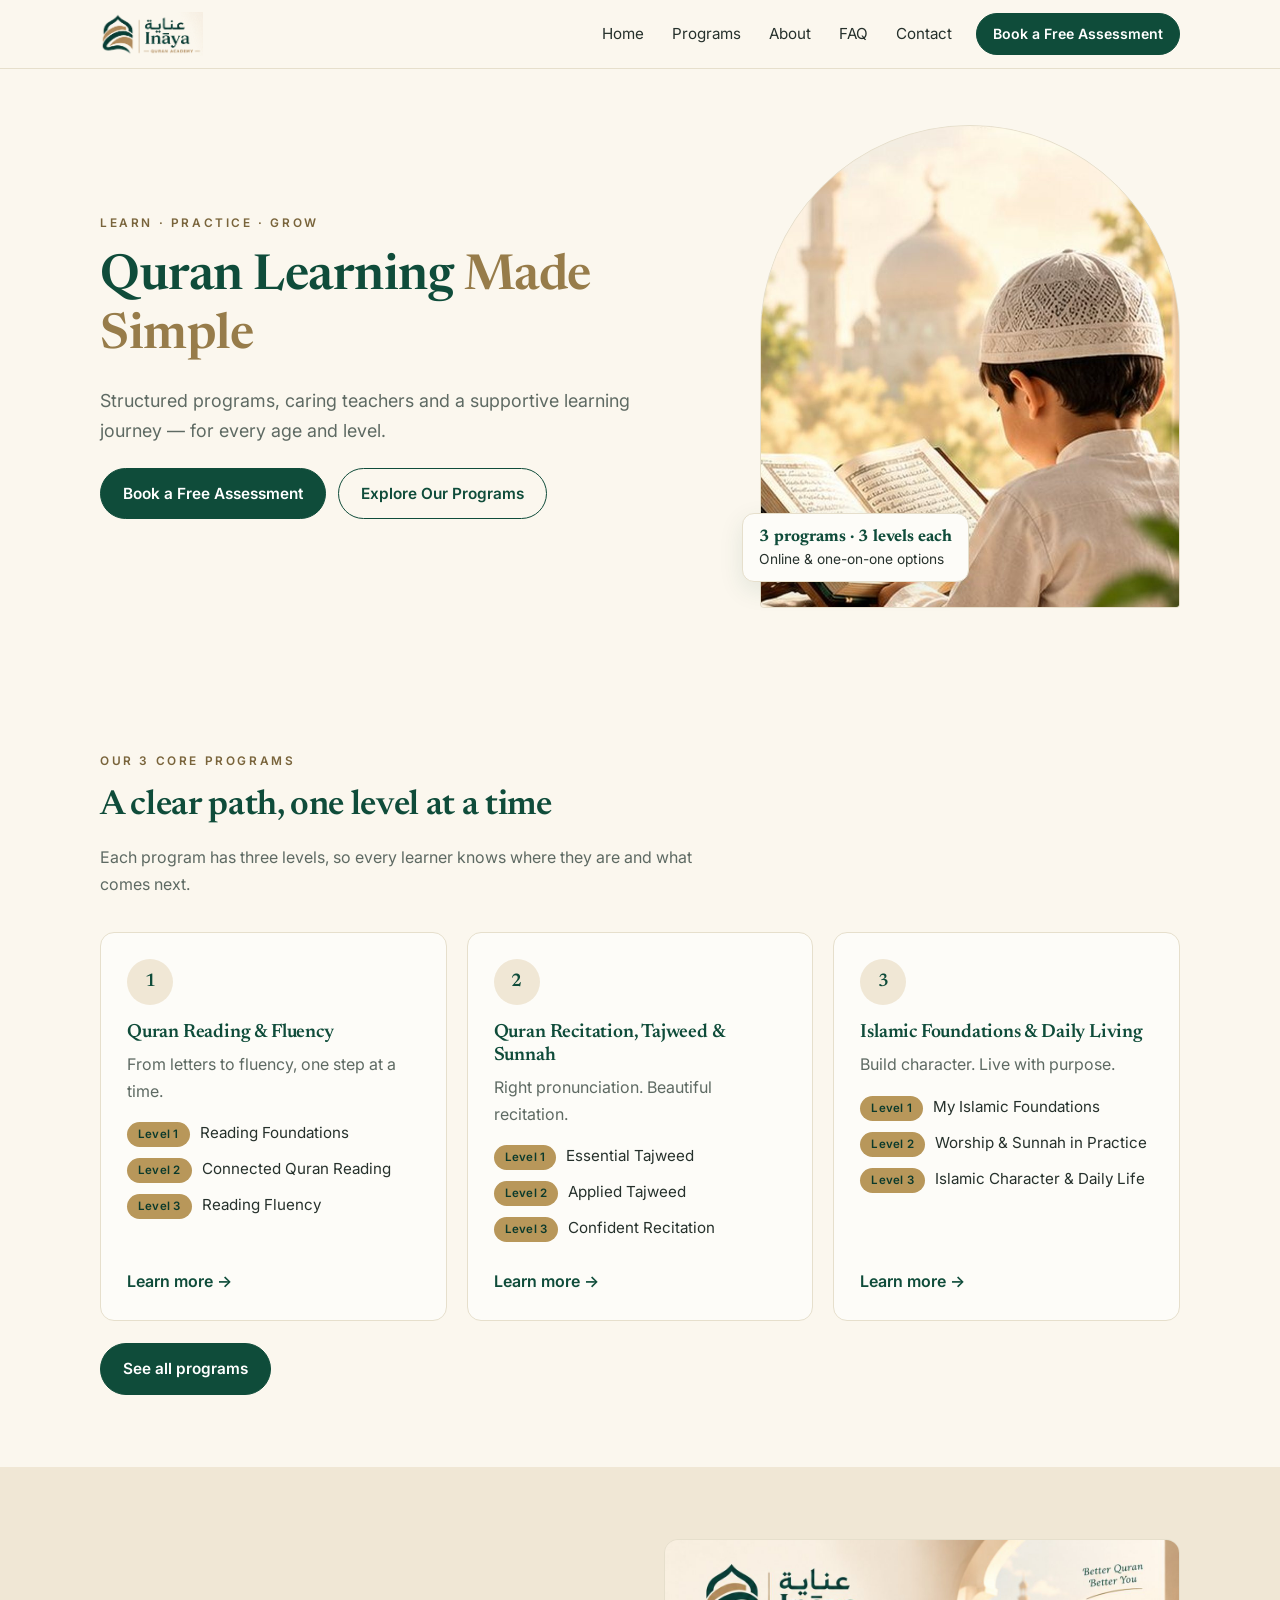
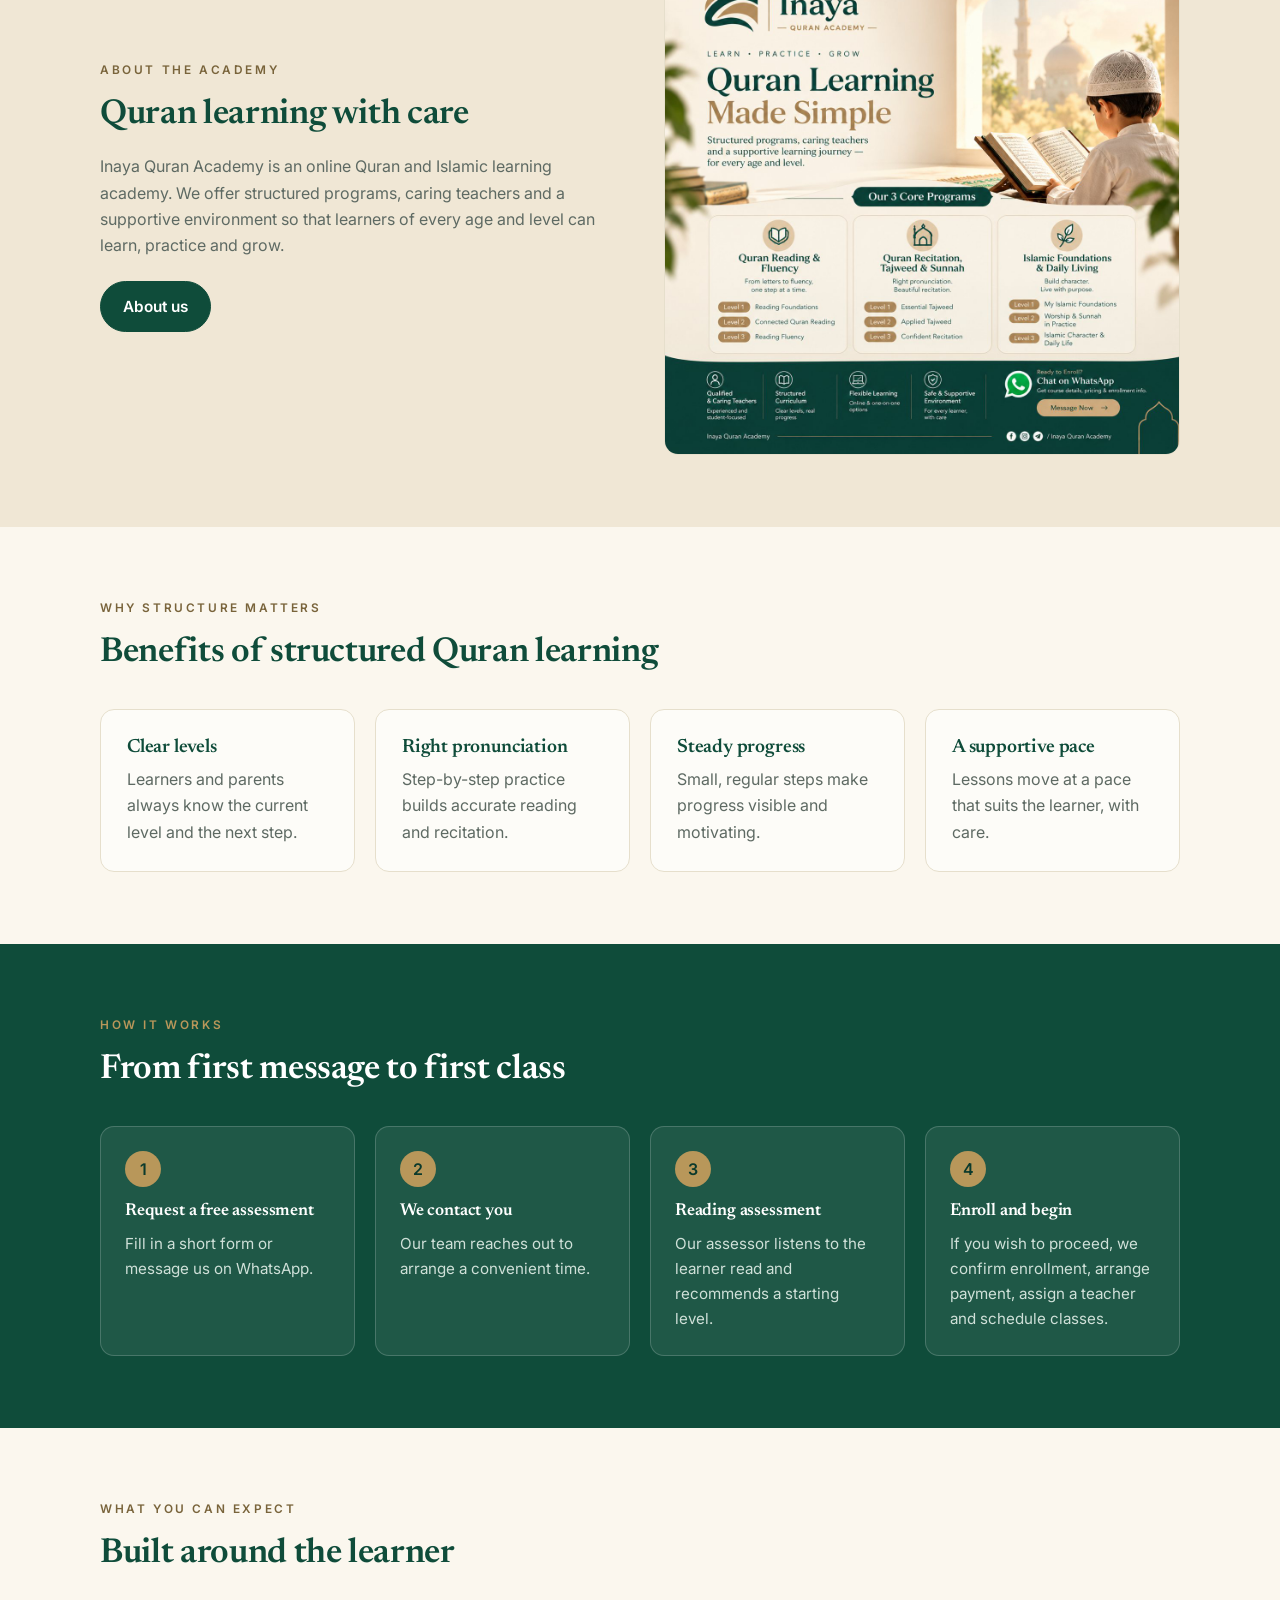
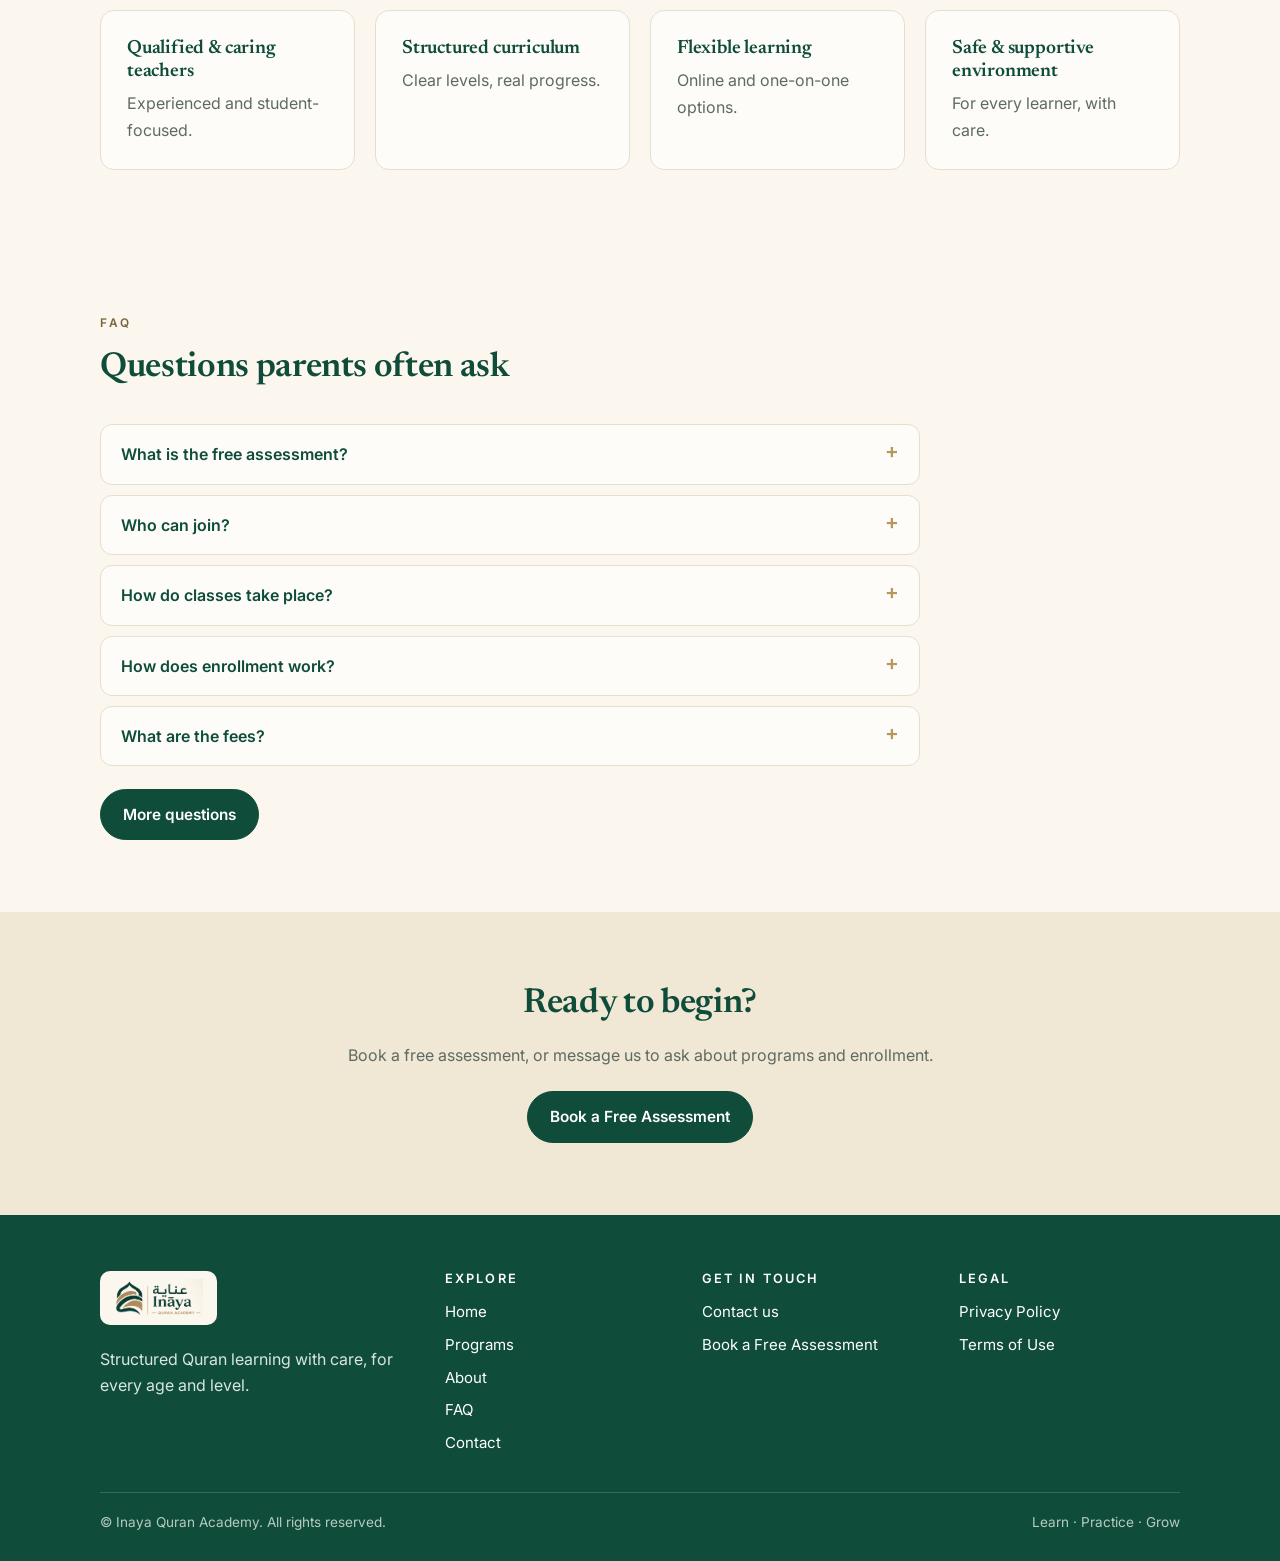
==== index.html @ 0be601de "Add files via upload" ====
<!doctype html>
<html lang="en">
<head>
<meta charset="utf-8">
<meta name="viewport" content="width=device-width, initial-scale=1">
<title>Inaya Quran Academy — Quran Learning Made Simple</title>
<meta name="description" content="Structured online Quran programs with caring teachers. Book a free assessment with Inaya Quran Academy.">

<link rel="canonical" href="https://inayaquran.com/">
<meta property="og:type" content="website">
<meta property="og:site_name" content="Inaya Quran Academy">
<meta property="og:title" content="Inaya Quran Academy — Quran Learning Made Simple">
<meta property="og:description" content="Structured online Quran programs with caring teachers. Book a free assessment with Inaya Quran Academy.">
<meta property="og:url" content="https://inayaquran.com/">
<meta property="og:image" content="https://inayaquran.com/assets/img/og-default.jpg">
<meta name="twitter:card" content="summary_large_image">
<meta name="twitter:image" content="https://inayaquran.com/assets/img/og-default.jpg">
<meta name="theme-color" content="#0F4C3A">
<link rel="icon" href="/favicon.ico" sizes="32x32">
<link rel="icon" type="image/png" href="/assets/img/favicon.png">
<link rel="apple-touch-icon" href="/assets/img/favicon.png">
<link rel="preconnect" href="https://fonts.googleapis.com">
<link rel="preconnect" href="https://fonts.gstatic.com" crossorigin>
<link rel="stylesheet" href="https://fonts.googleapis.com/css2?family=Amiri:wght@400;700&family=Hind+Siliguri:wght@400;500;600&family=Inter:wght@400;500;600&family=Newsreader:opsz,wght@6..72,500;6..72,600&display=swap">
<link rel="stylesheet" href="/css/site.css">
<script type="application/ld+json">{"@context":"https://schema.org","@type":"EducationalOrganization","name":"Inaya Quran Academy","url":"https://inayaquran.com","logo":"https://inayaquran.com/assets/img/logo.png","description":"Online Quran and Islamic learning academy."}</script>
</head>
<body>
<a class="skip" href="#main">Skip to content</a>
<header id="site-header"></header>
<main id="main" data-page="home"></main>
<footer id="site-footer"></footer>
<noscript><p style="padding:20px;text-align:center">Please enable JavaScript to view this page. / এই পেজ দেখতে JavaScript চালু করুন।</p></noscript>
<script src="/config.js"></script>
<script src="/js/site.js"></script>
<script src="/js/sections.js"></script>
<script src="/js/page.js"></script>
</body>
</html>
---- css/site.css ----
/* Inaya Quran Academy — public site styles
   Colours/fonts are variables so Admin → Settings can change them. */
:root {
  --primary: #0F4C3A;
  --accent: #B8975A;
  --bg: #FBF7EE;
  --text: #26312C;
  --primary-ink: #0A3528;
  --accent-soft: #F1E9D6;
  --surface: #FFFDF8;
  --muted: #5E6A63;
  --border: #E6DFCC;
  --radius: 14px;
  --font-body: "Inter", "Hind Siliguri", "Noto Naskh Arabic", system-ui, -apple-system, "Segoe UI", sans-serif;
  --font-head: "Newsreader", "Hind Siliguri", Georgia, "Times New Roman", serif;
  --maxw: 1120px;
}
*, *::before, *::after { box-sizing: border-box; }
html { scroll-behavior: smooth; -webkit-text-size-adjust: 100%; }
body {
  margin: 0; background: var(--bg); color: var(--text);
  font-family: var(--font-body); font-size: 1rem; line-height: 1.65;
  -webkit-font-smoothing: antialiased;
}
img { max-width: 100%; height: auto; display: block; }
a { color: var(--primary); text-underline-offset: 3px; }
a:hover { color: var(--primary-ink); }
h1, h2, h3, h4 { font-family: var(--font-head); color: var(--primary); line-height: 1.2; margin: 0 0 .5em; font-weight: 600; letter-spacing: -.01em; }
h1 { font-size: clamp(2rem, 4.6vw, 3.1rem); }
h2 { font-size: clamp(1.55rem, 3vw, 2.15rem); }
h3 { font-size: 1.2rem; }
p { margin: 0 0 1em; }
.ar, [lang="ar"] { font-family: "Amiri", "Noto Naskh Arabic", serif; direction: rtl; }
:focus-visible { outline: 3px solid var(--accent); outline-offset: 2px; border-radius: 4px; }
.skip { position: absolute; left: -999px; top: 0; background: var(--primary); color: #fff; padding: .6rem 1rem; z-index: 100; }
.skip:focus { left: 8px; top: 8px; }
.container { width: 100%; max-width: var(--maxw); margin: 0 auto; padding: 0 20px; }
.eyebrow { text-transform: uppercase; letter-spacing: .22em; font-size: .74rem; color: color-mix(in srgb, var(--accent) 66%, #000); font-weight: 600; margin-bottom: .9rem; }
.lead { font-size: 1.12rem; color: var(--muted); max-width: 60ch; }
.muted { color: var(--muted); }
.center { text-align: center; }
.center .lead, .center .sec-head { margin-left: auto; margin-right: auto; }

/* ---------- Header ---------- */
.site-header { position: sticky; top: 0; z-index: 50; background: color-mix(in srgb, var(--bg) 92%, transparent); backdrop-filter: blur(8px); border-bottom: 1px solid var(--border); }
.header-in { display: flex; align-items: center; justify-content: space-between; gap: 16px; min-height: 68px; }
.brand { display: flex; align-items: center; text-decoration: none; }
.brand img { height: 44px; width: auto; }
.brand .brand-text { font-family: var(--font-head); font-size: 1.35rem; color: var(--primary); font-weight: 600; }
.nav { display: flex; align-items: center; gap: 4px; }
.nav a.nav-link { text-decoration: none; color: var(--text); padding: 8px 12px; border-radius: 8px; font-size: .95rem; }
.nav a.nav-link:hover, .nav a.nav-link[aria-current="page"] { color: var(--primary); background: var(--accent-soft); }
.nav .btn { margin-left: 8px; }
.menu-btn { display: none; background: none; border: 1px solid var(--border); border-radius: 10px; padding: 8px 12px; font: inherit; color: var(--primary); cursor: pointer; }
@media (max-width: 860px) {
  .menu-btn { display: inline-flex; }
  .nav { display: none; position: absolute; left: 0; right: 0; top: 100%; background: var(--bg); border-bottom: 1px solid var(--border); flex-direction: column; align-items: stretch; padding: 12px 20px 18px; gap: 2px; }
  .nav.open { display: flex; }
  .nav a.nav-link { padding: 12px 10px; }
  .nav .btn { margin: 10px 0 0; justify-content: center; }
}

/* ---------- Buttons ---------- */
.btn { display: inline-flex; align-items: center; justify-content: center; gap: 8px; font: inherit; font-weight: 600; font-size: .96rem; padding: 12px 22px; border-radius: 999px; border: 1.5px solid var(--primary); background: var(--primary); color: #fff; text-decoration: none; cursor: pointer; transition: background .15s, color .15s, border-color .15s; }
.btn:hover { background: var(--primary-ink); border-color: var(--primary-ink); color: #fff; }
.btn.ghost { background: transparent; color: var(--primary); }
.btn.ghost:hover { background: var(--primary); color: #fff; }
.btn.sand { background: var(--accent); border-color: var(--accent); color: var(--primary-ink); }
.btn.light { background: #fff; color: var(--primary); border-color: #fff; }
.btn.light:hover { background: var(--accent-soft); color: var(--primary-ink); }
.btn.sm { padding: 8px 16px; font-size: .88rem; }
.btn[disabled] { opacity: .6; cursor: wait; }
.btn-row { display: flex; flex-wrap: wrap; gap: 12px; margin-top: 1.4rem; }
.center .btn-row { justify-content: center; }

/* ---------- Sections ---------- */
.section { padding: 72px 0; }
.section.soft { background: var(--accent-soft); }
.section.green { background: var(--primary); color: #E9F0EC; }
.section.green h1, .section.green h2, .section.green h3 { color: #fff; }
.section.green .lead, .section.green .muted { color: #CFE0D8; }
.section.green a:not(.btn) { color: #fff; }
.sec-head { max-width: 62ch; margin-bottom: 2.2rem; }
.rich p:last-child { margin-bottom: 0; }
.rich ul { padding-left: 1.2em; margin: 0 0 1em; }
.rich h3 { margin-top: 1.4em; }
@media (max-width: 700px) { .section { padding: 52px 0; } }

/* ---------- Hero ---------- */
.hero { padding: 56px 0 72px; position: relative; overflow: hidden; }
.hero-grid { display: grid; grid-template-columns: 1.1fr .9fr; gap: 48px; align-items: center; }
.hero h1 { margin-bottom: .4em; }
.hero h1 em { font-style: normal; color: color-mix(in srgb, var(--accent) 82%, #000); }
.hero .lead { margin-bottom: 0; }
.hero-art { position: relative; justify-self: end; width: min(100%, 420px); }
.hero-art .arch { border-radius: 999px 999px 18px 18px; overflow: hidden; aspect-ratio: 4/4.6; background: var(--accent-soft); border: 1px solid var(--border); }
.hero-art img { width: 100%; height: 100%; object-fit: cover; object-position: 60% 40%; }
.hero-badge { position: absolute; left: -18px; bottom: 26px; background: var(--surface); border: 1px solid var(--border); border-radius: 12px; padding: 12px 16px; box-shadow: 0 8px 24px rgba(15,76,58,.1); font-size: .86rem; line-height: 1.4; }
.hero-badge strong { display: block; color: var(--primary); font-family: var(--font-head); font-size: 1.05rem; }
.hero.center .hero-grid { grid-template-columns: 1fr; }
.hero.center .hero-art { display: none; }
@media (max-width: 860px) {
  .hero { padding: 36px 0 48px; }
  .hero-grid { grid-template-columns: 1fr; gap: 32px; }
  .hero-art { justify-self: center; width: min(100%, 340px); }
  .hero-badge { left: 8px; }
}
.page-hero { padding: 56px 0 8px; }
.page-hero .lead { margin-bottom: 0; }

/* ---------- Cards / grids ---------- */
.grid { display: grid; gap: 20px; }
.grid.c3 { grid-template-columns: repeat(3, 1fr); }
.grid.c2 { grid-template-columns: repeat(2, 1fr); }
.grid.c4 { grid-template-columns: repeat(4, 1fr); }
@media (max-width: 900px) { .grid.c3, .grid.c4 { grid-template-columns: repeat(2, 1fr); } }
@media (max-width: 620px) { .grid.c3, .grid.c2, .grid.c4 { grid-template-columns: 1fr; } }
.card { background: var(--surface); border: 1px solid var(--border); border-radius: var(--radius); padding: 26px; display: flex; flex-direction: column; }
.card h3 { margin-bottom: .35em; }
.card .sub { color: var(--muted); margin-bottom: 1rem; }
.card .more { margin-top: auto; padding-top: 1rem; font-weight: 600; text-decoration: none; }
.card .more:hover { text-decoration: underline; }
.icon-dot { width: 46px; height: 46px; border-radius: 50%; background: var(--accent-soft); color: var(--primary); display: grid; place-items: center; margin-bottom: 16px; font-family: var(--font-head); font-size: 1.15rem; font-weight: 600; }
.levels { list-style: none; padding: 0; margin: 0 0 .6rem; display: grid; gap: 9px; }
.levels li { display: flex; align-items: baseline; gap: 10px; font-size: .95rem; }
.pill { flex: none; background: var(--accent); color: var(--primary-ink); font-size: .72rem; font-weight: 600; padding: 3px 11px; border-radius: 999px; letter-spacing: .02em; }
.steps { counter-reset: s; display: grid; gap: 20px; grid-template-columns: repeat(4, 1fr); }
@media (max-width: 900px) { .steps { grid-template-columns: repeat(2, 1fr); } }
@media (max-width: 560px) { .steps { grid-template-columns: 1fr; } }
.step { counter-increment: s; background: var(--surface); border: 1px solid var(--border); border-radius: var(--radius); padding: 24px; }
.step::before { content: counter(s); display: grid; place-items: center; width: 36px; height: 36px; border-radius: 50%; background: var(--primary); color: #fff; font-weight: 600; margin-bottom: 14px; }
.section.green .step { background: rgba(255,255,255,.07); border-color: rgba(255,255,255,.18); }
.section.green .step::before { background: var(--accent); color: var(--primary-ink); }
.section.green .eyebrow { color: var(--accent); }
.section.green .hero h1 em { color: var(--accent); }
.step h3 { font-size: 1.08rem; }
.step p { color: var(--muted); margin: 0; font-size: .95rem; }
.section.green .step p { color: #CFE0D8; }
.split { display: grid; grid-template-columns: 1fr 1fr; gap: 48px; align-items: center; }
.split.rev .split-media { order: -1; }
.split-media img { border-radius: var(--radius); border: 1px solid var(--border); width: 100%; }
@media (max-width: 800px) { .split { grid-template-columns: 1fr; gap: 28px; } .split.rev .split-media { order: 0; } }
.stat { text-align: center; padding: 18px; }
.stat b { display: block; font-family: var(--font-head); font-size: 2.3rem; color: var(--primary); }
.person img { width: 96px; height: 96px; border-radius: 50%; object-fit: cover; margin-bottom: 14px; border: 1px solid var(--border); }
.quote { font-family: var(--font-head); font-size: 1.1rem; }
.gallery img { border-radius: 10px; width: 100%; aspect-ratio: 4/3; object-fit: cover; border: 1px solid var(--border); }
.cta-box { text-align: center; max-width: 720px; margin: 0 auto; }

/* ---------- Program detail ---------- */
.detail-grid { display: grid; grid-template-columns: 1.6fr 1fr; gap: 40px; align-items: start; }
@media (max-width: 900px) { .detail-grid { grid-template-columns: 1fr; } }
.checklist { list-style: none; padding: 0; margin: 0 0 1.2rem; display: grid; gap: 10px; }
.checklist li { padding-left: 28px; position: relative; }
.checklist li::before { content: ""; position: absolute; left: 4px; top: .55em; width: 12px; height: 7px; border-left: 2px solid var(--accent); border-bottom: 2px solid var(--accent); transform: rotate(-45deg); }
.level-block { background: var(--surface); border: 1px solid var(--border); border-radius: var(--radius); padding: 18px 20px; margin-bottom: 12px; }
.level-block h3 { display: flex; gap: 10px; align-items: center; font-size: 1.08rem; margin-bottom: .2em; }
.level-block p { margin: 0; color: var(--muted); font-size: .95rem; }
.aside-card { position: sticky; top: 90px; }
.notice { background: var(--accent-soft); border: 1px dashed var(--accent); border-radius: 10px; padding: 12px 16px; font-size: .92rem; color: var(--text); }

/* ---------- FAQ ---------- */
.faq { display: grid; gap: 10px; max-width: 820px; }
.center .faq { margin: 0 auto; text-align: left; }
.faq details { background: var(--surface); border: 1px solid var(--border); border-radius: 12px; padding: 0 20px; }
.faq summary { cursor: pointer; padding: 16px 0; font-weight: 600; color: var(--primary); list-style: none; display: flex; justify-content: space-between; gap: 12px; }
.faq summary::-webkit-details-marker { display: none; }
.faq summary::after { content: "+"; font-size: 1.3rem; line-height: 1; color: var(--accent); }
.faq details[open] summary::after { content: "–"; }
.faq .ans { padding: 0 0 16px; color: var(--muted); }
.faq-cat { margin: 28px 0 10px; font-size: 1.05rem; }

/* ---------- Forms ---------- */
.form-wrap { max-width: 720px; }
.form-card { background: var(--surface); border: 1px solid var(--border); border-radius: var(--radius); padding: 28px; }
@media (max-width: 560px) { .form-card { padding: 20px; } }
.field { margin-bottom: 18px; }
.field label, .field .lbl { display: block; font-weight: 600; font-size: .92rem; margin-bottom: 6px; color: var(--primary); }
.field .hint { font-size: .82rem; color: var(--muted); margin-top: 4px; }
.field .err { color: #A12B2B; font-size: .84rem; margin-top: 4px; min-height: 0; }
.req { color: #A12B2B; }
input[type=text], input[type=email], input[type=tel], input[type=password], input[type=search], input[type=date], input[type=url], input[type=number], select, textarea {
  width: 100%; font: inherit; color: var(--text); background: #fff; border: 1.5px solid #D9D2BE; border-radius: 10px; padding: 11px 13px; min-height: 46px;
}
textarea { min-height: 110px; resize: vertical; }
input:focus, select:focus, textarea:focus { outline: none; border-color: var(--primary); box-shadow: 0 0 0 3px color-mix(in srgb, var(--primary) 18%, transparent); }
input.invalid, select.invalid, textarea.invalid { border-color: #A12B2B; }
.row2 { display: grid; grid-template-columns: 1fr 1fr; gap: 16px; }
@media (max-width: 560px) { .row2 { grid-template-columns: 1fr; gap: 0; } }
.check { display: flex; gap: 10px; align-items: flex-start; font-size: .92rem; }
.check input { margin-top: 4px; width: 18px; height: 18px; accent-color: var(--primary); flex: none; }
.hp { position: absolute !important; left: -5000px; width: 1px; height: 1px; overflow: hidden; }
.alert { padding: 14px 16px; border-radius: 10px; margin-bottom: 18px; font-size: .95rem; }
.alert.ok { background: #E8F3EC; border: 1px solid #A9CDB8; color: #124B31; }
.alert.bad { background: #FBECEC; border: 1px solid #E5B4B4; color: #7A1F1F; }
.success-card { text-align: center; padding: 40px 24px; }
.success-card .tick { width: 64px; height: 64px; border-radius: 50%; background: var(--primary); color: #fff; display: grid; place-items: center; font-size: 1.8rem; margin: 0 auto 18px; }
.code-badge { display: inline-block; background: var(--accent-soft); border: 1px solid var(--border); padding: 6px 14px; border-radius: 8px; font-weight: 600; letter-spacing: .06em; color: var(--primary); }
.contact-list { list-style: none; padding: 0; margin: 0; display: grid; gap: 14px; }
.contact-list li { display: flex; gap: 12px; align-items: flex-start; }
.contact-list .k { min-width: 92px; color: var(--muted); font-size: .88rem; padding-top: 2px; }

/* ---------- Footer ---------- */
.site-footer { background: var(--primary); color: #D9E6DF; padding: 56px 0 28px; margin-top: 0; }
.site-footer a { color: #fff; text-decoration: none; }
.site-footer a:hover { text-decoration: underline; }
.foot-grid { display: grid; grid-template-columns: 1.4fr 1fr 1fr 1fr; gap: 36px; }
@media (max-width: 800px) { .foot-grid { grid-template-columns: 1fr 1fr; } }
@media (max-width: 520px) { .foot-grid { grid-template-columns: 1fr; gap: 24px; } }
.site-footer h4 { color: #fff; font-family: var(--font-body); font-size: .8rem; text-transform: uppercase; letter-spacing: .16em; margin-bottom: 14px; font-weight: 600; }
.site-footer ul { list-style: none; padding: 0; margin: 0; display: grid; gap: 8px; font-size: .94rem; }
.foot-logo { background: #FBF7EE; display: inline-block; padding: 8px 14px; border-radius: 10px; margin-bottom: 14px; }
.foot-logo img { height: 38px; width: auto; }
.foot-bottom { border-top: 1px solid rgba(255,255,255,.16); margin-top: 36px; padding-top: 18px; display: flex; flex-wrap: wrap; gap: 8px 24px; justify-content: space-between; font-size: .85rem; color: #B7CBC0; }

/* ---------- Floating WhatsApp + consent ---------- */
.wa-float { position: fixed; right: 18px; bottom: 18px; z-index: 60; background: #1F8F5A; color: #fff; text-decoration: none; padding: 12px 18px; border-radius: 999px; font-weight: 600; font-size: .92rem; box-shadow: 0 8px 22px rgba(0,0,0,.18); display: inline-flex; gap: 8px; align-items: center; }
.wa-float:hover { background: #187548; color: #fff; }
.consent-bar { position: fixed; left: 16px; right: 16px; bottom: 16px; z-index: 80; max-width: 620px; margin: 0 auto; background: var(--surface); border: 1px solid var(--border); border-radius: 12px; padding: 16px 18px; box-shadow: 0 12px 34px rgba(0,0,0,.18); font-size: .9rem; display: flex; flex-wrap: wrap; gap: 12px; align-items: center; justify-content: space-between; }
.consent-bar .btn-row { margin: 0; }
.loading { color: var(--muted); padding: 40px 0; text-align: center; }
.empty { text-align: center; color: var(--muted); padding: 32px; border: 1px dashed var(--border); border-radius: var(--radius); }
@media (prefers-reduced-motion: reduce) { html { scroll-behavior: auto; } * { transition: none !important; } }
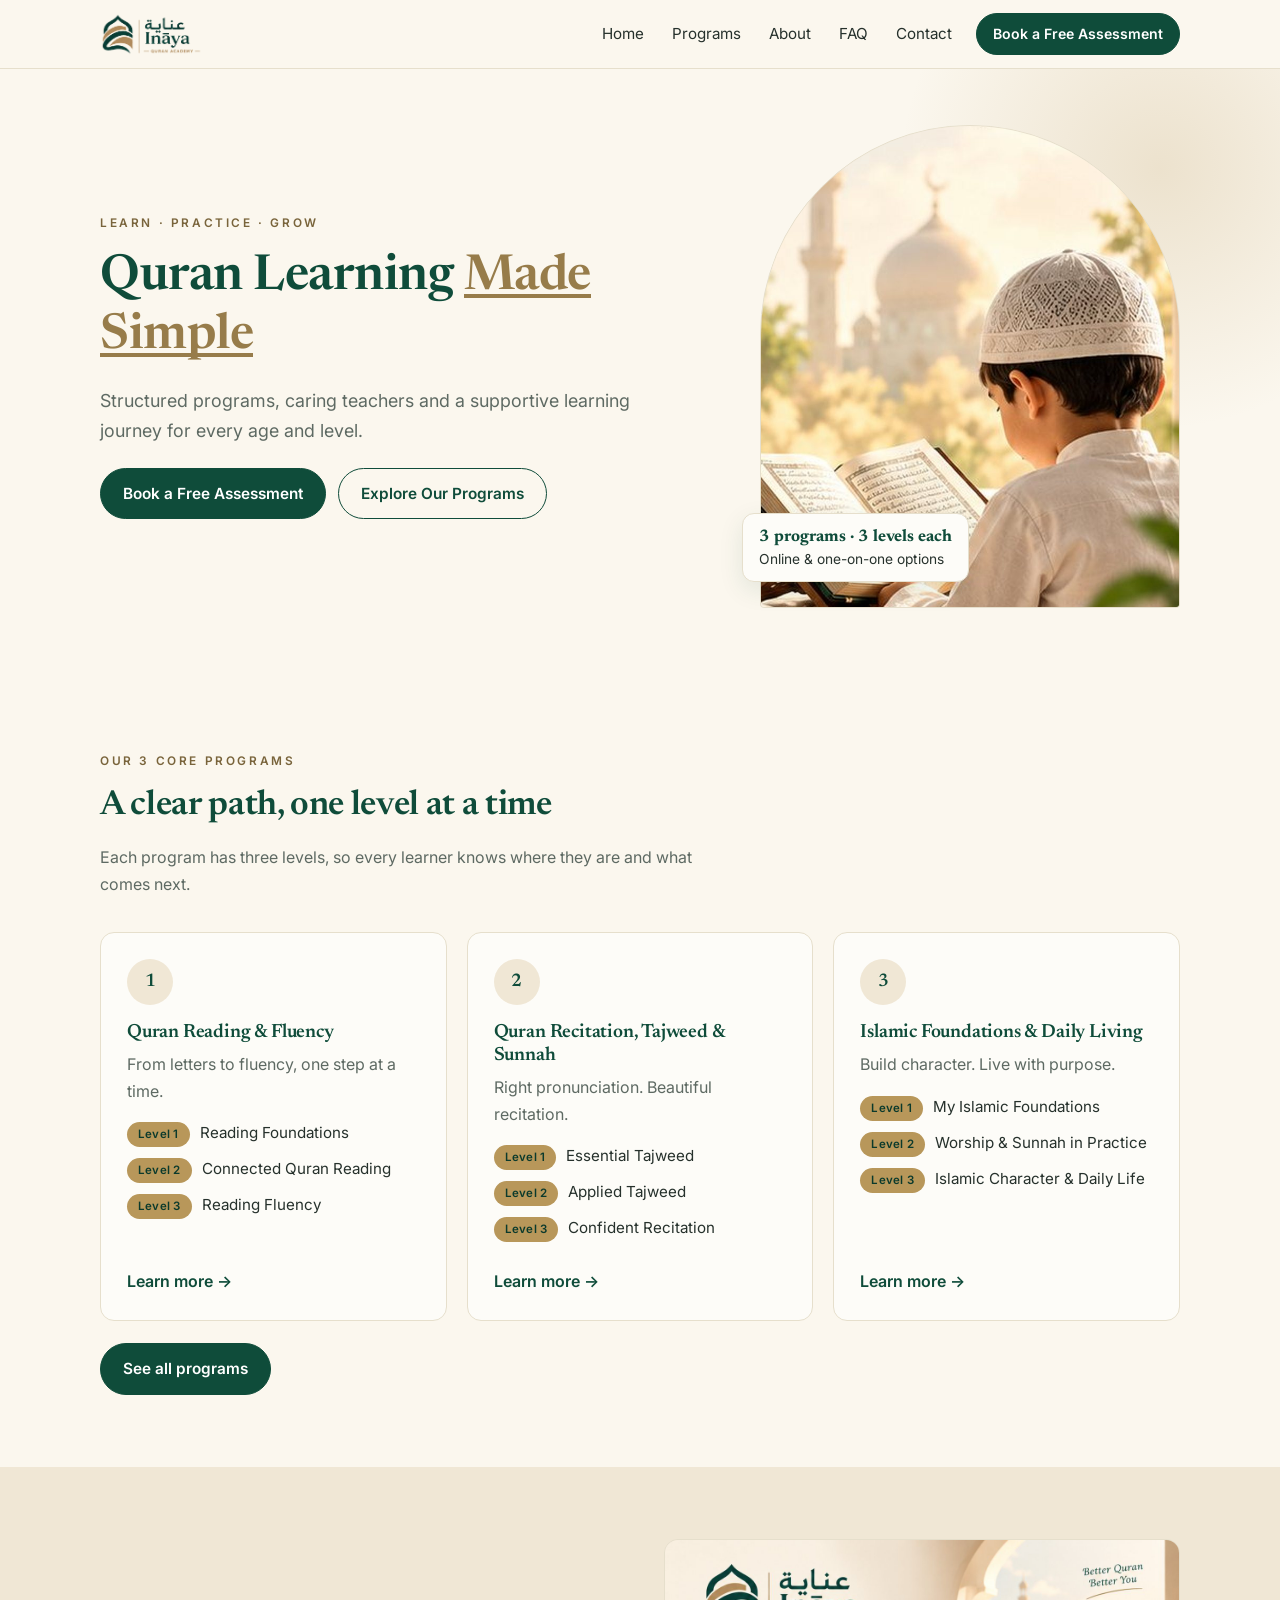
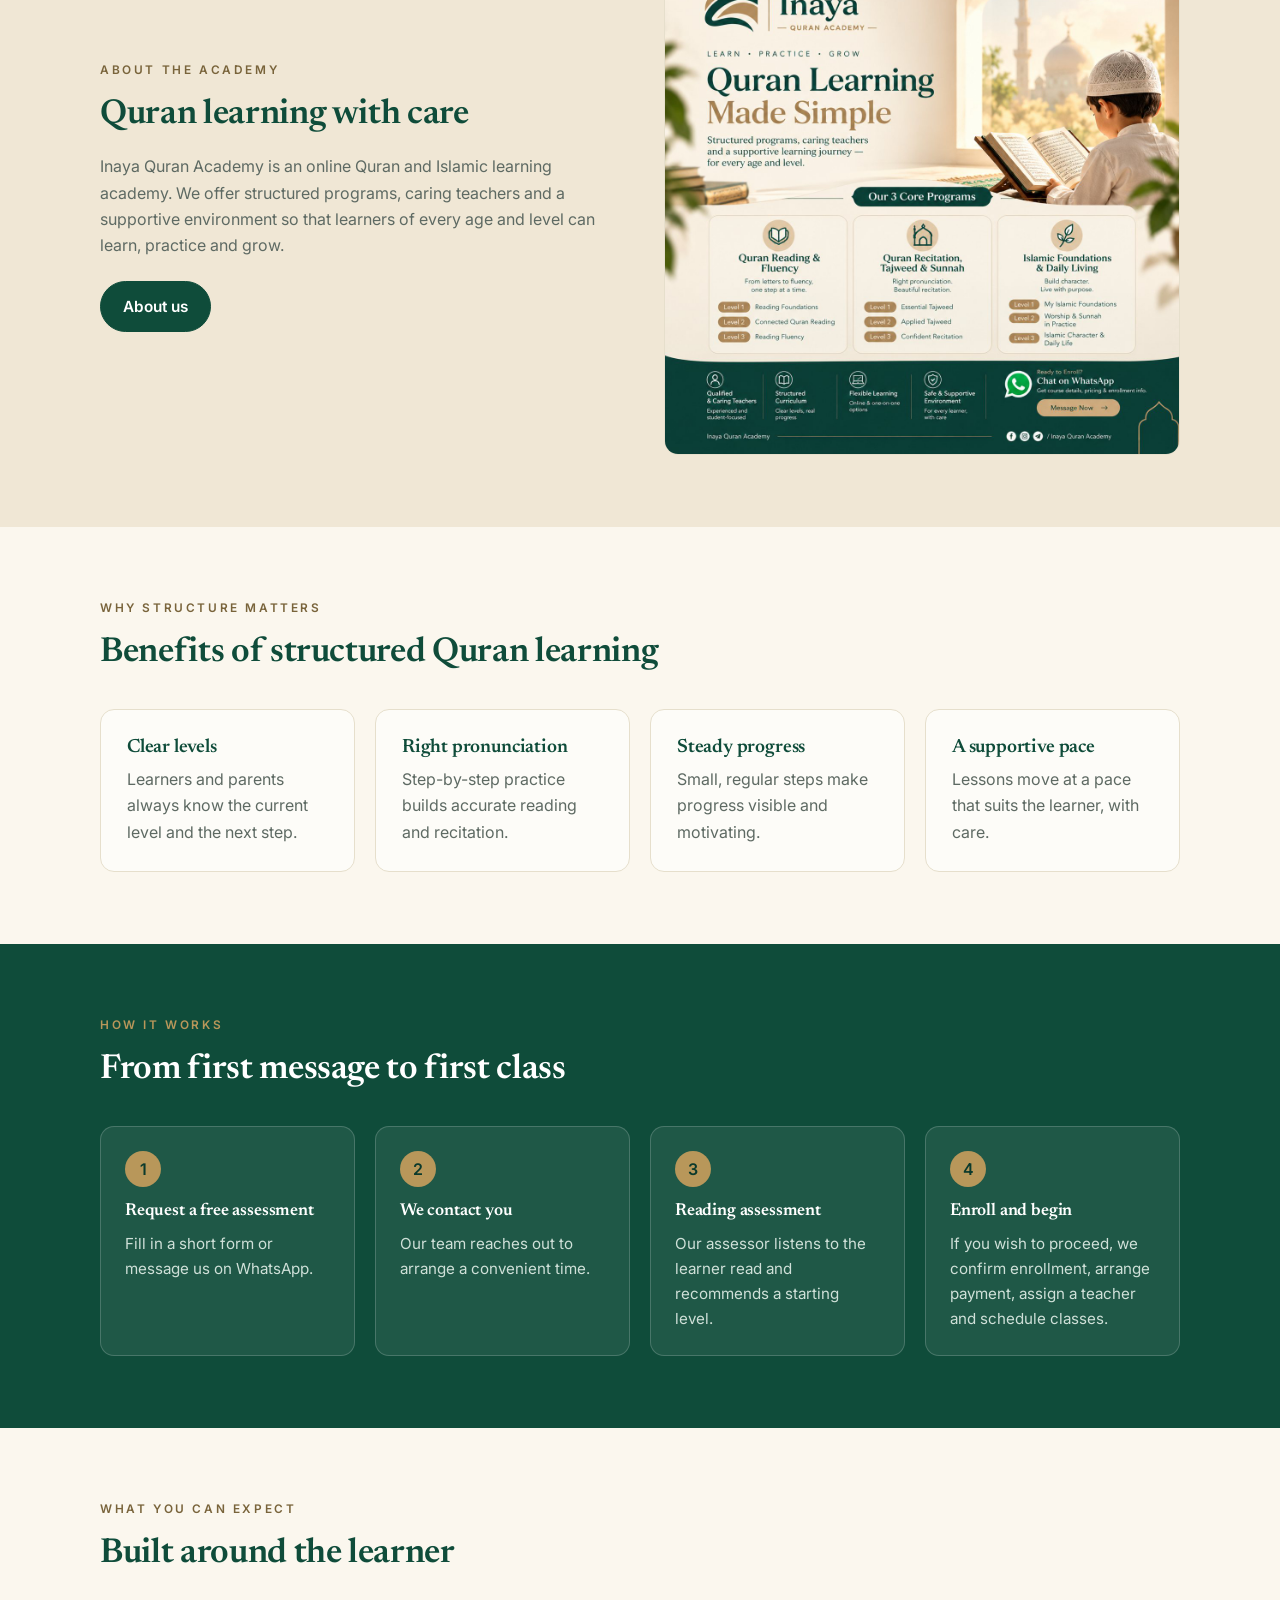
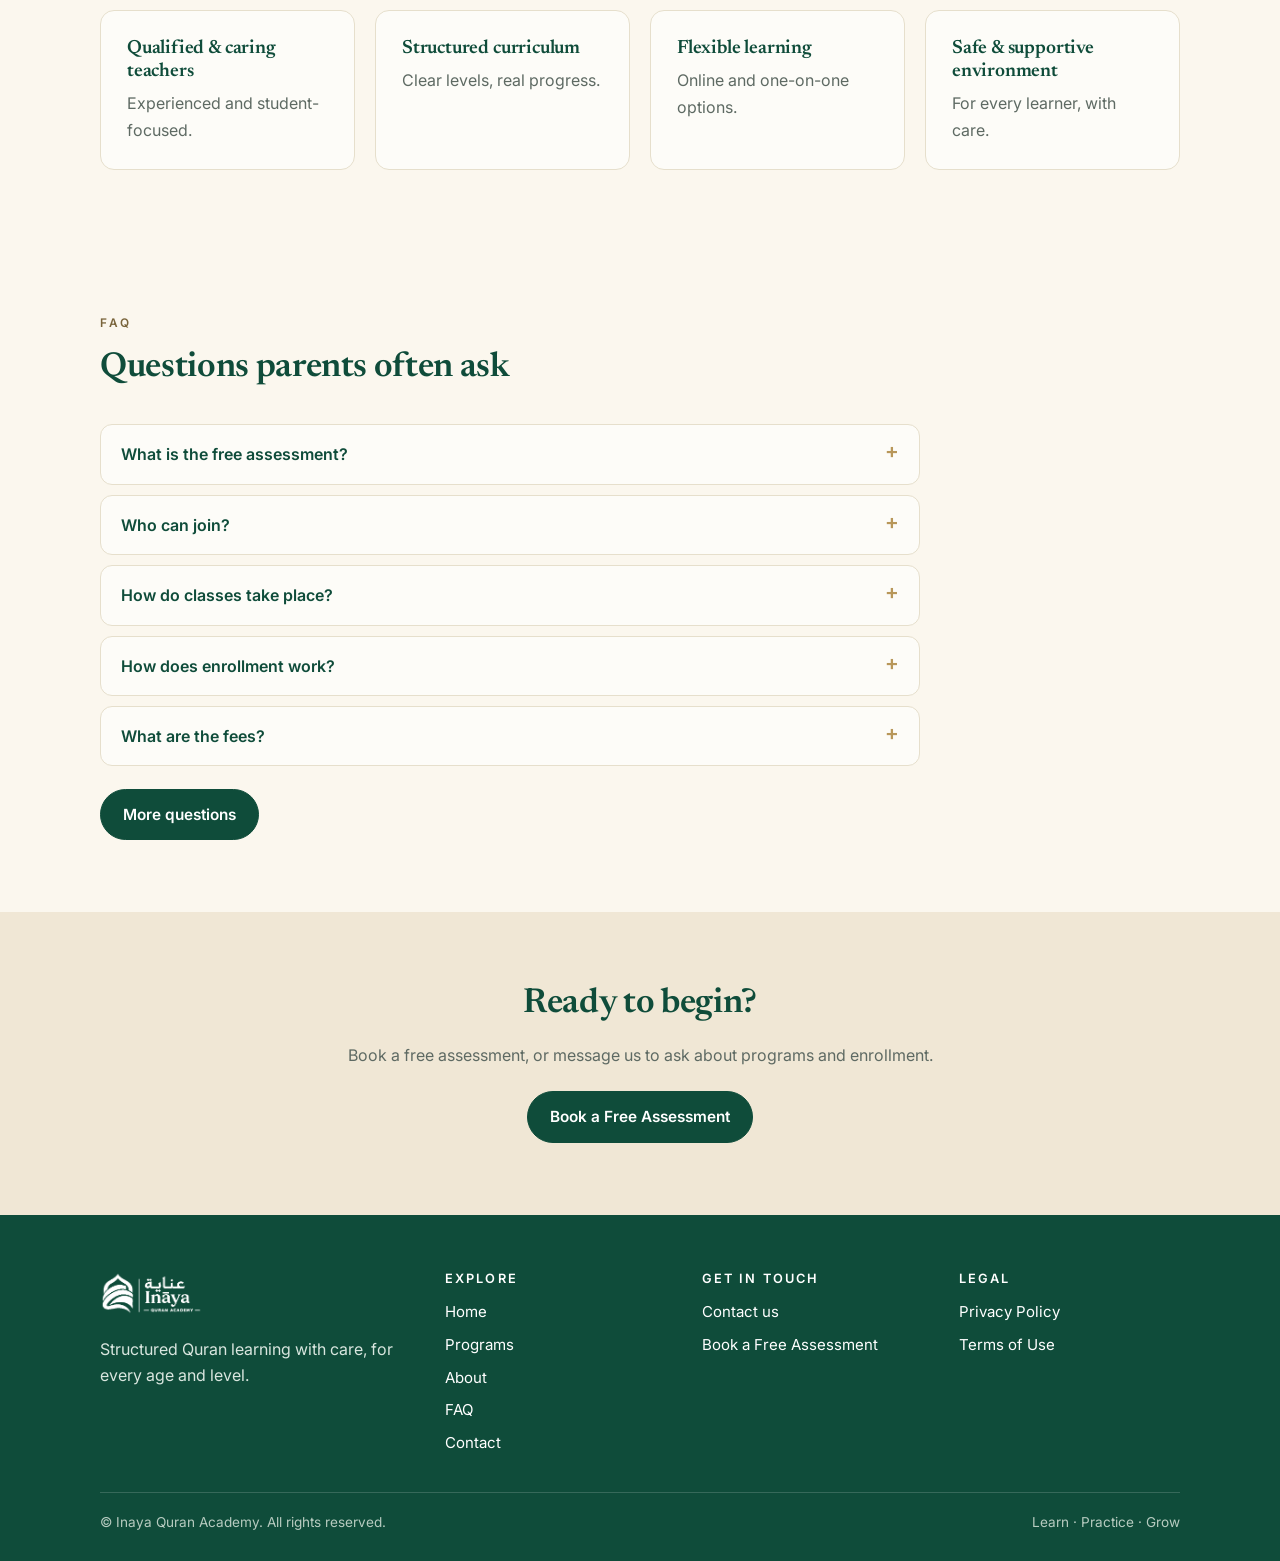
==== commit 1bfd675f: "Add files via upload" ====
--- a/index.html
+++ b/index.html
@@ -3,13 +3,13 @@
 <head>
 <meta charset="utf-8">
 <meta name="viewport" content="width=device-width, initial-scale=1">
-<title>Inaya Quran Academy — Quran Learning Made Simple</title>
+<title>Inaya Quran Academy | Quran Learning Made Simple</title>
 <meta name="description" content="Structured online Quran programs with caring teachers. Book a free assessment with Inaya Quran Academy.">
 
 <link rel="canonical" href="https://inayaquran.com/">
 <meta property="og:type" content="website">
 <meta property="og:site_name" content="Inaya Quran Academy">
-<meta property="og:title" content="Inaya Quran Academy — Quran Learning Made Simple">
+<meta property="og:title" content="Inaya Quran Academy | Quran Learning Made Simple">
 <meta property="og:description" content="Structured online Quran programs with caring teachers. Book a free assessment with Inaya Quran Academy.">
 <meta property="og:url" content="https://inayaquran.com/">
 <meta property="og:image" content="https://inayaquran.com/assets/img/og-default.jpg">
--- a/css/site.css
+++ b/css/site.css
@@ -43,20 +43,25 @@
 
 /* ---------- Header ---------- */
 .site-header { position: sticky; top: 0; z-index: 50; background: color-mix(in srgb, var(--bg) 92%, transparent); backdrop-filter: blur(8px); border-bottom: 1px solid var(--border); }
+.site-header { min-height: 69px; }
+main { min-height: 70vh; }
 .header-in { display: flex; align-items: center; justify-content: space-between; gap: 16px; min-height: 68px; }
 .brand { display: flex; align-items: center; text-decoration: none; }
-.brand img { height: 44px; width: auto; }
+.brand img { height: 44px; width: auto; max-width: 70vw; background: none; }
 .brand .brand-text { font-family: var(--font-head); font-size: 1.35rem; color: var(--primary); font-weight: 600; }
 .nav { display: flex; align-items: center; gap: 4px; }
 .nav a.nav-link { text-decoration: none; color: var(--text); padding: 8px 12px; border-radius: 8px; font-size: .95rem; }
 .nav a.nav-link:hover, .nav a.nav-link[aria-current="page"] { color: var(--primary); background: var(--accent-soft); }
 .nav .btn { margin-left: 8px; }
-.menu-btn { display: none; background: none; border: 1px solid var(--border); border-radius: 10px; padding: 8px 12px; font: inherit; color: var(--primary); cursor: pointer; }
+.menu-btn { display: none; align-items: center; gap: 8px; background: none; border: 1px solid var(--border); border-radius: 12px; padding: 8px 14px; font: inherit; font-weight: 500; color: var(--primary); cursor: pointer; }
+.menu-btn::before { content: ""; width: 16px; height: 2px; background: currentColor; box-shadow: 0 5px 0 currentColor, 0 -5px 0 currentColor; border-radius: 2px; }
+.menu-btn[aria-expanded="true"]::before { box-shadow: none; transform: rotate(45deg); }
+.menu-btn[aria-expanded="true"]::after { content: ""; position: absolute; }
 @media (max-width: 860px) {
   .menu-btn { display: inline-flex; }
   .nav { display: none; position: absolute; left: 0; right: 0; top: 100%; background: var(--bg); border-bottom: 1px solid var(--border); flex-direction: column; align-items: stretch; padding: 12px 20px 18px; gap: 2px; }
   .nav.open { display: flex; }
-  .nav a.nav-link { padding: 12px 10px; }
+  .nav a.nav-link { padding: 14px 12px; border-radius: 12px; font-size: 1rem; }
   .nav .btn { margin: 10px 0 0; justify-content: center; }
 }
 
@@ -178,7 +183,7 @@
 .field label, .field .lbl { display: block; font-weight: 600; font-size: .92rem; margin-bottom: 6px; color: var(--primary); }
 .field .hint { font-size: .82rem; color: var(--muted); margin-top: 4px; }
 .field .err { color: #A12B2B; font-size: .84rem; margin-top: 4px; min-height: 0; }
-.req { color: #A12B2B; }
+.req { color: var(--muted); font-weight: 400; font-size: .8rem; margin-left: 4px; }
 input[type=text], input[type=email], input[type=tel], input[type=password], input[type=search], input[type=date], input[type=url], input[type=number], select, textarea {
   width: 100%; font: inherit; color: var(--text); background: #fff; border: 1.5px solid #D9D2BE; border-radius: 10px; padding: 11px 13px; min-height: 46px;
 }
@@ -209,8 +214,9 @@
 @media (max-width: 520px) { .foot-grid { grid-template-columns: 1fr; gap: 24px; } }
 .site-footer h4 { color: #fff; font-family: var(--font-body); font-size: .8rem; text-transform: uppercase; letter-spacing: .16em; margin-bottom: 14px; font-weight: 600; }
 .site-footer ul { list-style: none; padding: 0; margin: 0; display: grid; gap: 8px; font-size: .94rem; }
-.foot-logo { background: #FBF7EE; display: inline-block; padding: 8px 14px; border-radius: 10px; margin-bottom: 14px; }
-.foot-logo img { height: 38px; width: auto; }
+.foot-logo { display: inline-block; margin-bottom: 14px; }
+.foot-logo img { max-width: 100%; height: 44px; width: auto; display: block; background: none; }
+.foot-logo img.mono { filter: brightness(0) invert(1); }
 .foot-bottom { border-top: 1px solid rgba(255,255,255,.16); margin-top: 36px; padding-top: 18px; display: flex; flex-wrap: wrap; gap: 8px 24px; justify-content: space-between; font-size: .85rem; color: #B7CBC0; }
 
 /* ---------- Floating WhatsApp + consent ---------- */
@@ -220,4 +226,54 @@
 .consent-bar .btn-row { margin: 0; }
 .loading { color: var(--muted); padding: 40px 0; text-align: center; }
 .empty { text-align: center; color: var(--muted); padding: 32px; border: 1px dashed var(--border); border-radius: var(--radius); }
-@media (prefers-reduced-motion: reduce) { html { scroll-behavior: auto; } * { transition: none !important; } }
+@media (prefers-reduced-motion: reduce) { html { scroll-behavior: auto; } * { transition: none !important; animation: none !important; } }
+
+/* select: one clean chevron instead of the browser's default arrow */
+select { appearance: none; -webkit-appearance: none; padding-right: 36px;
+  background: var(--surface, #fff) url("data:image/svg+xml,%3Csvg xmlns='http://www.w3.org/2000/svg' width='14' height='14' viewBox='0 0 24 24' fill='none' stroke='%23667a70' stroke-width='2.4' stroke-linecap='round' stroke-linejoin='round'%3E%3Cpath d='m6 9 6 6 6-6'/%3E%3C/svg%3E") no-repeat right 14px center; }
+
+/* ================= Motion =================
+   Calm, purposeful movement: sections rise into view once, cards follow one after another,
+   buttons and cards respond to the pointer. Only opacity and transform are animated, so nothing
+   shifts the layout. Content is never hidden unless JavaScript has switched motion on (html.mo),
+   and everything is disabled for people who ask their device for reduced motion. */
+html { scroll-behavior: smooth; }
+:root { --ease: cubic-bezier(.22, 1, .36, 1); }
+
+.btn { transition: background-color .2s ease, color .2s ease, border-color .2s ease, transform .2s var(--ease), box-shadow .25s ease; }
+.btn:hover { transform: translateY(-2px); box-shadow: 0 8px 20px -8px color-mix(in srgb, var(--primary) 55%, transparent); }
+.btn:active { transform: translateY(0) scale(.98); box-shadow: none; }
+.card { transition: transform .3s var(--ease), box-shadow .3s ease, border-color .3s ease; }
+.card:hover { transform: translateY(-5px); box-shadow: 0 18px 34px -18px color-mix(in srgb, var(--primary) 40%, transparent); border-color: color-mix(in srgb, var(--primary) 28%, var(--border)); }
+.nav a.nav-link { position: relative; transition: color .2s ease, background-color .2s ease; }
+.site-header { transition: box-shadow .3s ease, background-color .3s ease; }
+.site-header.scrolled { box-shadow: 0 10px 30px -22px rgba(0, 0, 0, .45); }
+.card .more, .more { transition: letter-spacing .2s ease, gap .2s ease; }
+.hero-art .arch img { transition: transform 1.2s var(--ease); }
+.hero-art:hover .arch img { transform: scale(1.04); }
+.hero-badge { animation: float 6s ease-in-out infinite; }
+.hero::before { content: ""; position: absolute; width: 520px; height: 520px; right: -140px; top: -160px; border-radius: 50%; pointer-events: none;
+  background: radial-gradient(closest-side, color-mix(in srgb, var(--accent) 22%, transparent), transparent); animation: drift 14s ease-in-out infinite alternate; }
+.hero > .container { position: relative; }
+@keyframes float { 0%, 100% { transform: translateY(0); } 50% { transform: translateY(-7px); } }
+@keyframes drift { from { transform: translate(0, 0); } to { transform: translate(-40px, 34px); } }
+
+html.mo [data-anim], html.mo [data-st] { opacity: 0; transition: opacity .8s var(--ease), transform .8s var(--ease); transition-delay: var(--d, 0s); will-change: opacity, transform; }
+html.mo [data-anim="up"], html.mo [data-st] { transform: translateY(26px); }
+html.mo [data-anim="zoom"] { transform: scale(.95); }
+html.mo [data-anim="left"] { transform: translateX(-36px); }
+html.mo [data-anim="right"] { transform: translateX(36px); }
+html.mo [data-anim="none"] { opacity: 1; transition: none; }
+html.mo [data-anim].in, html.mo [data-st].in { opacity: 1; transform: none; will-change: auto; }
+/* once a card has appeared, give hover its own quicker timing back */
+html.mo .card[data-st].in { transition: transform .3s var(--ease), box-shadow .3s ease, border-color .3s ease, opacity .8s var(--ease); transition-delay: 0s; }
+.hero h1 em, .page-hero h1 em { background: linear-gradient(100deg, currentColor 0 100%) no-repeat 0 92% / 0 .09em; transition: background-size 1.1s var(--ease) .5s; }
+html.mo .in h1 em { background-size: 100% .09em; }
+@media (prefers-reduced-motion: reduce) {
+  html.mo [data-anim], html.mo [data-st] { opacity: 1 !important; transform: none !important; }
+  .hero-badge, .hero::before { animation: none; }
+}
+html.mo .card[data-st].in:hover { transform: translateY(-5px); }
+
+/* keep the footer out of sight until the page body exists, so it cannot jump when content arrives */
+main:empty + footer { visibility: hidden; }
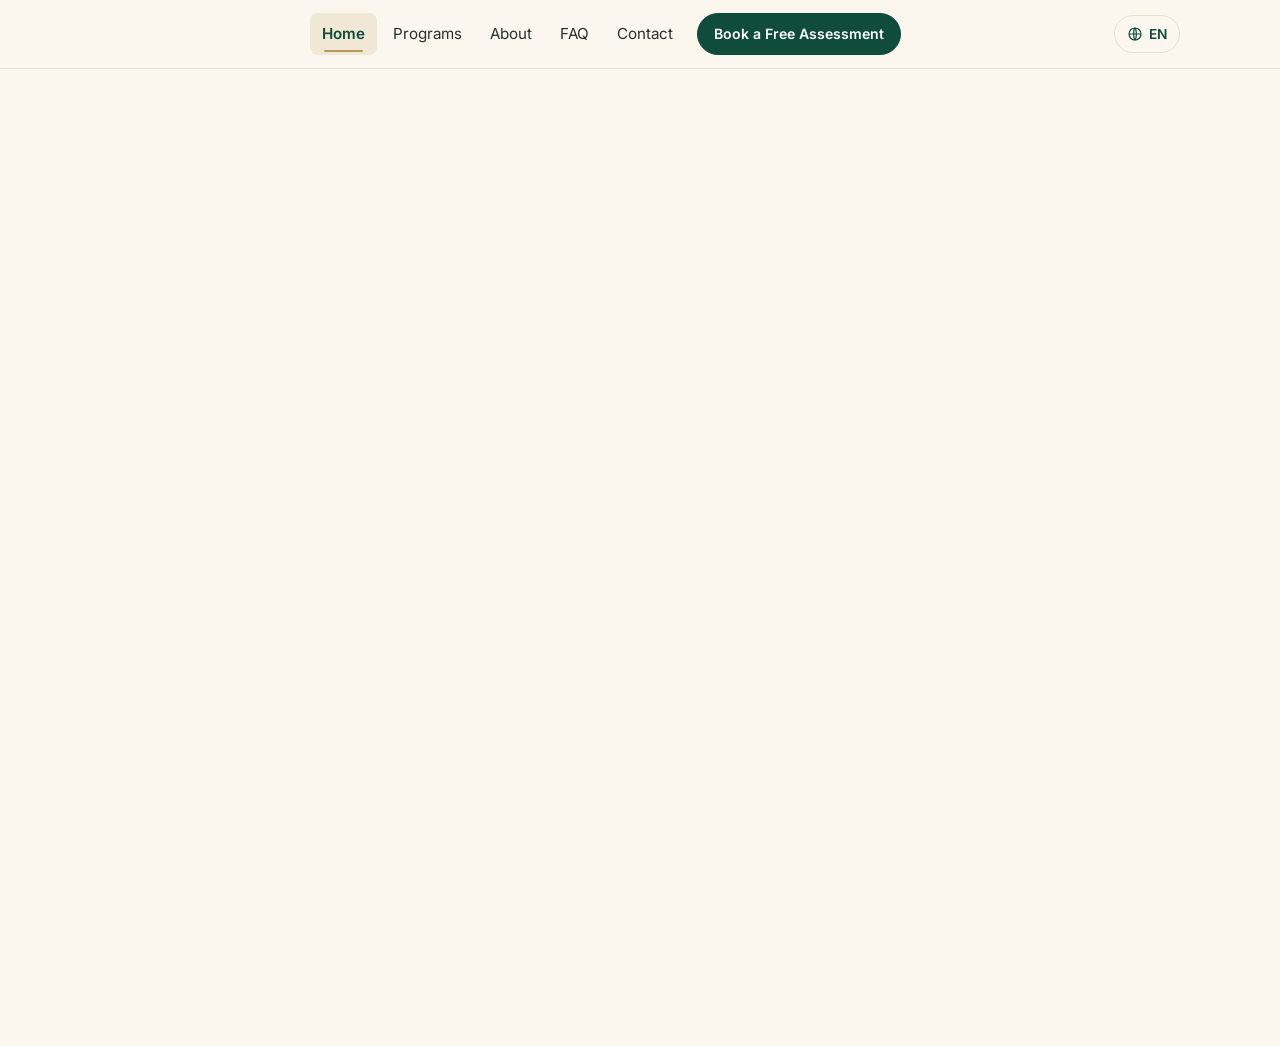
==== commit db108bdb: "Add files via upload" ====
--- a/index.html
+++ b/index.html
@@ -21,7 +21,7 @@
 <link rel="apple-touch-icon" href="/assets/img/favicon.png">
 <link rel="preconnect" href="https://fonts.googleapis.com">
 <link rel="preconnect" href="https://fonts.gstatic.com" crossorigin>
-<link rel="stylesheet" href="https://fonts.googleapis.com/css2?family=Amiri:wght@400;700&family=Hind+Siliguri:wght@400;500;600&family=Inter:wght@400;500;600&family=Newsreader:opsz,wght@6..72,500;6..72,600&display=swap">
+<link rel="stylesheet" href="https://fonts.googleapis.com/css2?family=Amiri:wght@400;700&family=Noto+Naskh+Arabic:wght@400;600&family=Hind+Siliguri:wght@400;500;600&family=Inter:wght@400;500;600&family=Newsreader:opsz,wght@6..72,500;6..72,600&display=swap">
 <link rel="stylesheet" href="/css/site.css">
 <script type="application/ld+json">{"@context":"https://schema.org","@type":"EducationalOrganization","name":"Inaya Quran Academy","url":"https://inayaquran.com","logo":"https://inayaquran.com/assets/img/logo.png","description":"Online Quran and Islamic learning academy."}</script>
 </head>
@@ -30,8 +30,10 @@
 <header id="site-header"></header>
 <main id="main" data-page="home"></main>
 <footer id="site-footer"></footer>
-<noscript><p style="padding:20px;text-align:center">Please enable JavaScript to view this page. / এই পেজ দেখতে JavaScript চালু করুন।</p></noscript>
+<noscript><p style="padding:20px;text-align:center">Please enable JavaScript to view this page. / এই পেজ দেখতে JavaScript চালু করুন। / يرجى تفعيل جافا سكريبت.</p></noscript>
 <script src="/config.js"></script>
+<script src="/js/i18n-dict.js"></script>
+<script src="/js/i18n.js"></script>
 <script src="/js/site.js"></script>
 <script src="/js/sections.js"></script>
 <script src="/js/page.js"></script>
--- a/css/site.css
+++ b/css/site.css
@@ -51,7 +51,9 @@
 .brand .brand-text { font-family: var(--font-head); font-size: 1.35rem; color: var(--primary); font-weight: 600; }
 .nav { display: flex; align-items: center; gap: 4px; }
 .nav a.nav-link { text-decoration: none; color: var(--text); padding: 8px 12px; border-radius: 8px; font-size: .95rem; }
-.nav a.nav-link:hover, .nav a.nav-link[aria-current="page"] { color: var(--primary); background: var(--accent-soft); }
+.nav a.nav-link:hover { color: var(--primary); background: color-mix(in srgb, var(--accent-soft) 60%, transparent); }
+.nav a.nav-link[aria-current="page"] { color: var(--primary); font-weight: 600; background: var(--accent-soft); }
+.nav a.nav-link[aria-current="page"]::after { content: ""; position: absolute; left: 14px; right: 14px; bottom: 3px; height: 2px; border-radius: 2px; background: var(--accent); }
 .nav .btn { margin-left: 8px; }
 .menu-btn { display: none; align-items: center; gap: 8px; background: none; border: 1px solid var(--border); border-radius: 12px; padding: 8px 14px; font: inherit; font-weight: 500; color: var(--primary); cursor: pointer; }
 .menu-btn::before { content: ""; width: 16px; height: 2px; background: currentColor; box-shadow: 0 5px 0 currentColor, 0 -5px 0 currentColor; border-radius: 2px; }
@@ -277,3 +279,51 @@
 
 /* keep the footer out of sight until the page body exists, so it cannot jump when content arrives */
 main:empty + footer { visibility: hidden; }
+
+/* ---------- Language switcher ---------- */
+.lang-switch { position: relative; margin-inline-start: auto; }
+.lang-btn { display: inline-flex; align-items: center; gap: 6px; background: none; border: 1px solid var(--border); border-radius: 999px; padding: 7px 12px; font: inherit; font-size: .86rem; font-weight: 600; color: var(--primary); cursor: pointer; }
+.lang-btn:hover { background: var(--accent-soft); }
+.lang-menu { position: absolute; inset-inline-end: 0; top: calc(100% + 8px); min-width: 210px; background: var(--surface); border: 1px solid var(--border); border-radius: 14px; box-shadow: 0 16px 40px rgba(15,60,45,.16); padding: 8px; z-index: 70; display: grid; gap: 2px; }
+.lang-menu[hidden] { display: none; }
+.lang-menu button { display: block; width: 100%; text-align: start; background: none; border: 0; border-radius: 8px; padding: 10px 12px; font: inherit; color: var(--text); cursor: pointer; }
+.lang-menu button:hover { background: var(--accent-soft); }
+.lang-menu button[aria-checked="true"] { color: var(--primary); font-weight: 600; background: var(--accent-soft); }
+.lang-menu .more { display: block; border-top: 1px solid var(--border); margin-top: 6px; padding: 10px 4px 2px; font-size: .78rem; color: var(--muted); }
+.lang-menu .more select { width: 100%; margin-top: 6px; font-size: .9rem; padding-top: 8px; padding-bottom: 8px; }
+.header-in .lang-switch + .nav { margin-inline-start: 0; }
+@media (min-width: 861px) { .header-in { gap: 12px; } .header-in .nav { order: 1; } .header-in .lang-switch { order: 2; margin-inline-start: 4px; } }
+@media (max-width: 860px) { .lang-switch { margin-inline-start: auto; } }
+
+/* Google Translate: hide its banner and widget chrome */
+.goog-te-banner-frame, #goog-gt-tt, .goog-te-balloon-frame, .skiptranslate iframe { display: none !important; }
+body { top: 0 !important; }
+.goog-text-highlight { background: none !important; box-shadow: none !important; }
+
+/* ---------- Bangla and Arabic typography ---------- */
+html.lang-bn body, html.lang-bn { font-family: "Hind Siliguri", var(--font-body); }
+html.lang-bn h1, html.lang-bn h2, html.lang-bn h3, html.lang-bn h4 { font-family: "Hind Siliguri", var(--font-head); letter-spacing: 0; line-height: 1.35; font-weight: 600; }
+html.lang-bn .eyebrow, html.lang-ar .eyebrow { letter-spacing: .04em; text-transform: none; }
+html.lang-ar body { font-family: "Noto Naskh Arabic", "Amiri", var(--font-body); line-height: 1.85; }
+html.lang-ar h1, html.lang-ar h2, html.lang-ar h3, html.lang-ar h4 { font-family: "Amiri", "Noto Naskh Arabic", serif; letter-spacing: 0; line-height: 1.5; font-weight: 700; }
+html.lang-ar .btn, html.lang-ar .nav-link, html.lang-ar .lang-btn { font-family: "Noto Naskh Arabic", var(--font-body); }
+
+/* ---------- Right-to-left ---------- */
+[dir="rtl"] .nav .btn { margin-left: 0; margin-right: 8px; }
+[dir="rtl"] .rich ul { padding-left: 0; padding-right: 1.2em; }
+[dir="rtl"] .checklist li { padding-left: 0; padding-right: 28px; }
+[dir="rtl"] .checklist li::before { left: auto; right: 4px; }
+[dir="rtl"] .hero-badge { left: auto; right: -18px; }
+[dir="rtl"] .hero::before { right: auto; left: -140px; }
+[dir="rtl"] .req { margin-left: 0; margin-right: 4px; }
+[dir="rtl"] .wa-float { right: auto; left: 18px; }
+[dir="rtl"] .center .faq { text-align: right; }
+html[dir="rtl"].mo [data-anim="left"] { transform: translateX(36px); }
+html[dir="rtl"].mo [data-anim="right"] { transform: translateX(-36px); }
+html[dir="rtl"].mo [data-anim="left"].in, html[dir="rtl"].mo [data-anim="right"].in { transform: none; }
+[dir="rtl"] select { background-position: left 12px center; padding-right: 14px; padding-left: 36px; }
+[dir="rtl"] .nav a.nav-link[aria-current="page"]::after { left: 14px; right: 14px; }
+@media (max-width: 860px) { [dir="rtl"] .hero-badge { right: 8px; } [dir="rtl"] .nav .btn { margin-right: 0; } }
+body { overflow-x: clip; }
+[dir="rtl"] .hp, [dir="rtl"] .skip:not(:focus) { left: auto; right: -5000px; }
+[dir="rtl"] .skip:focus { left: auto; right: 8px; }
